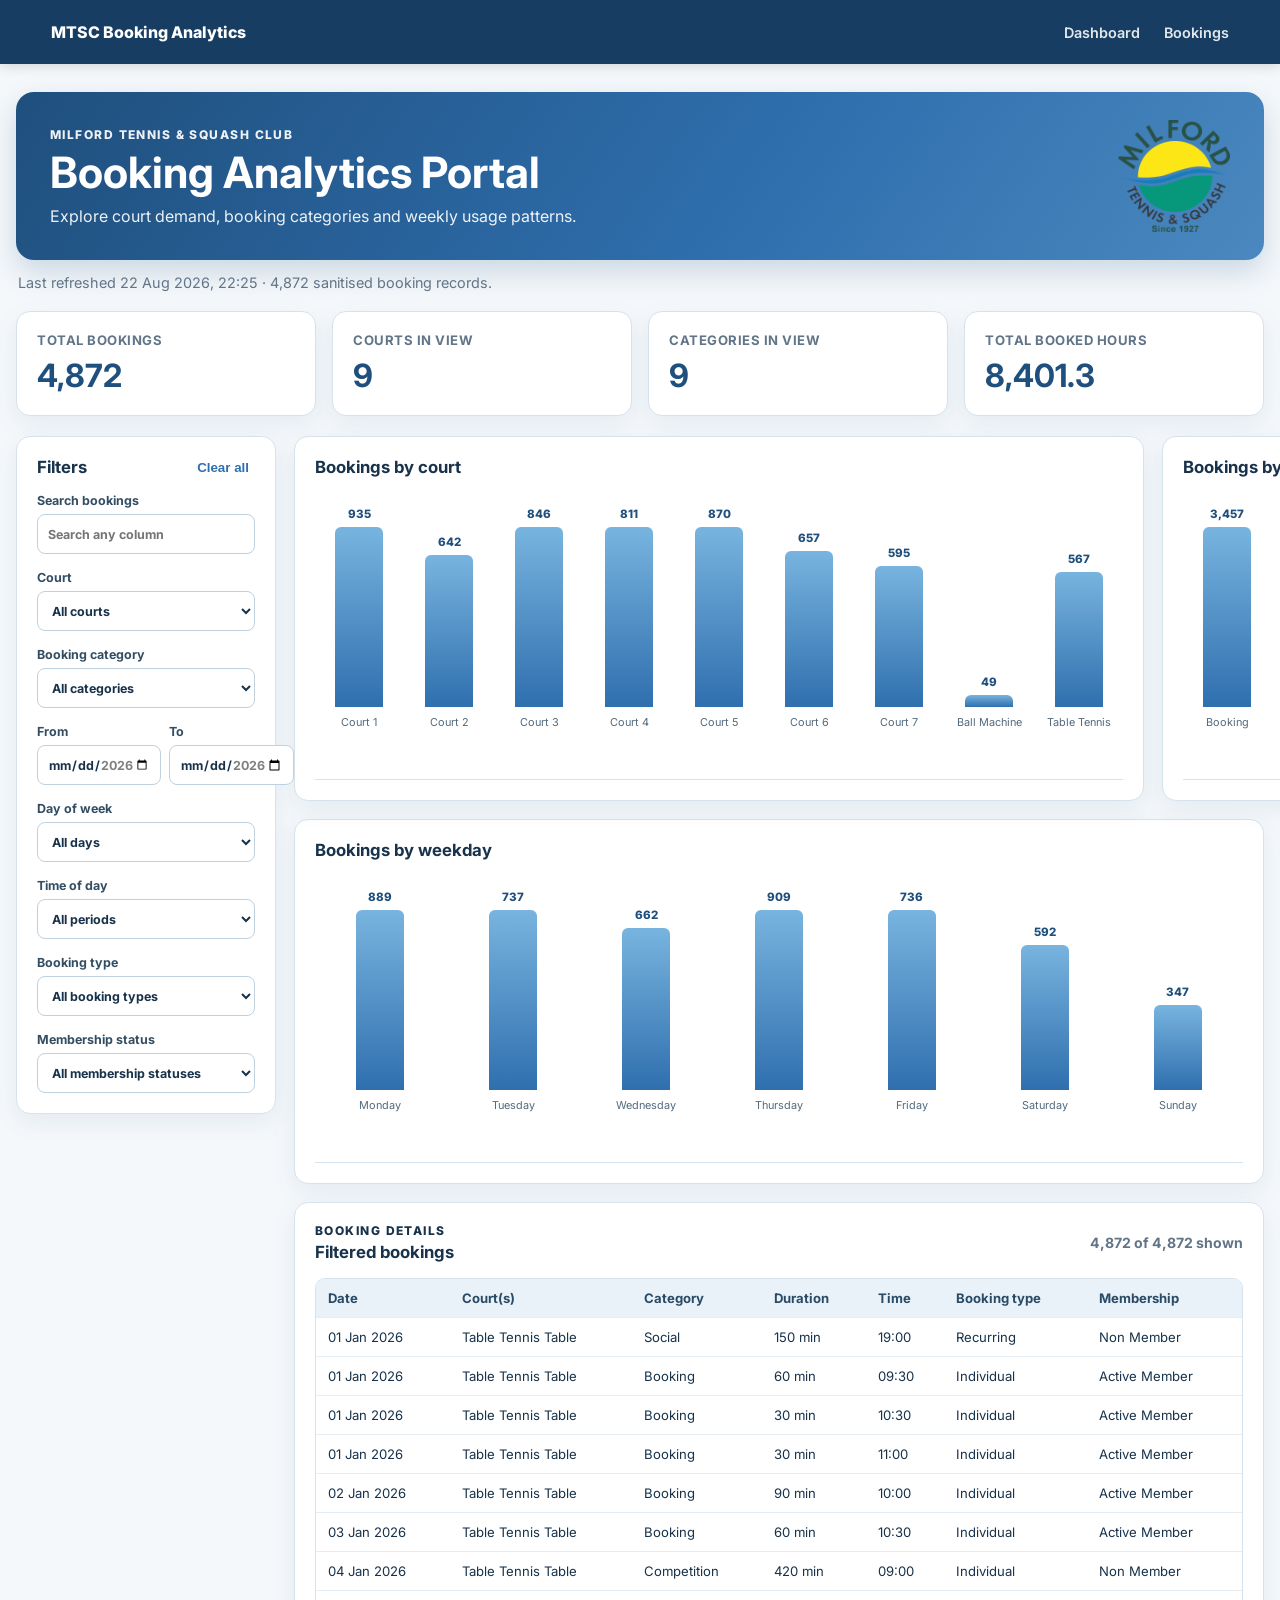
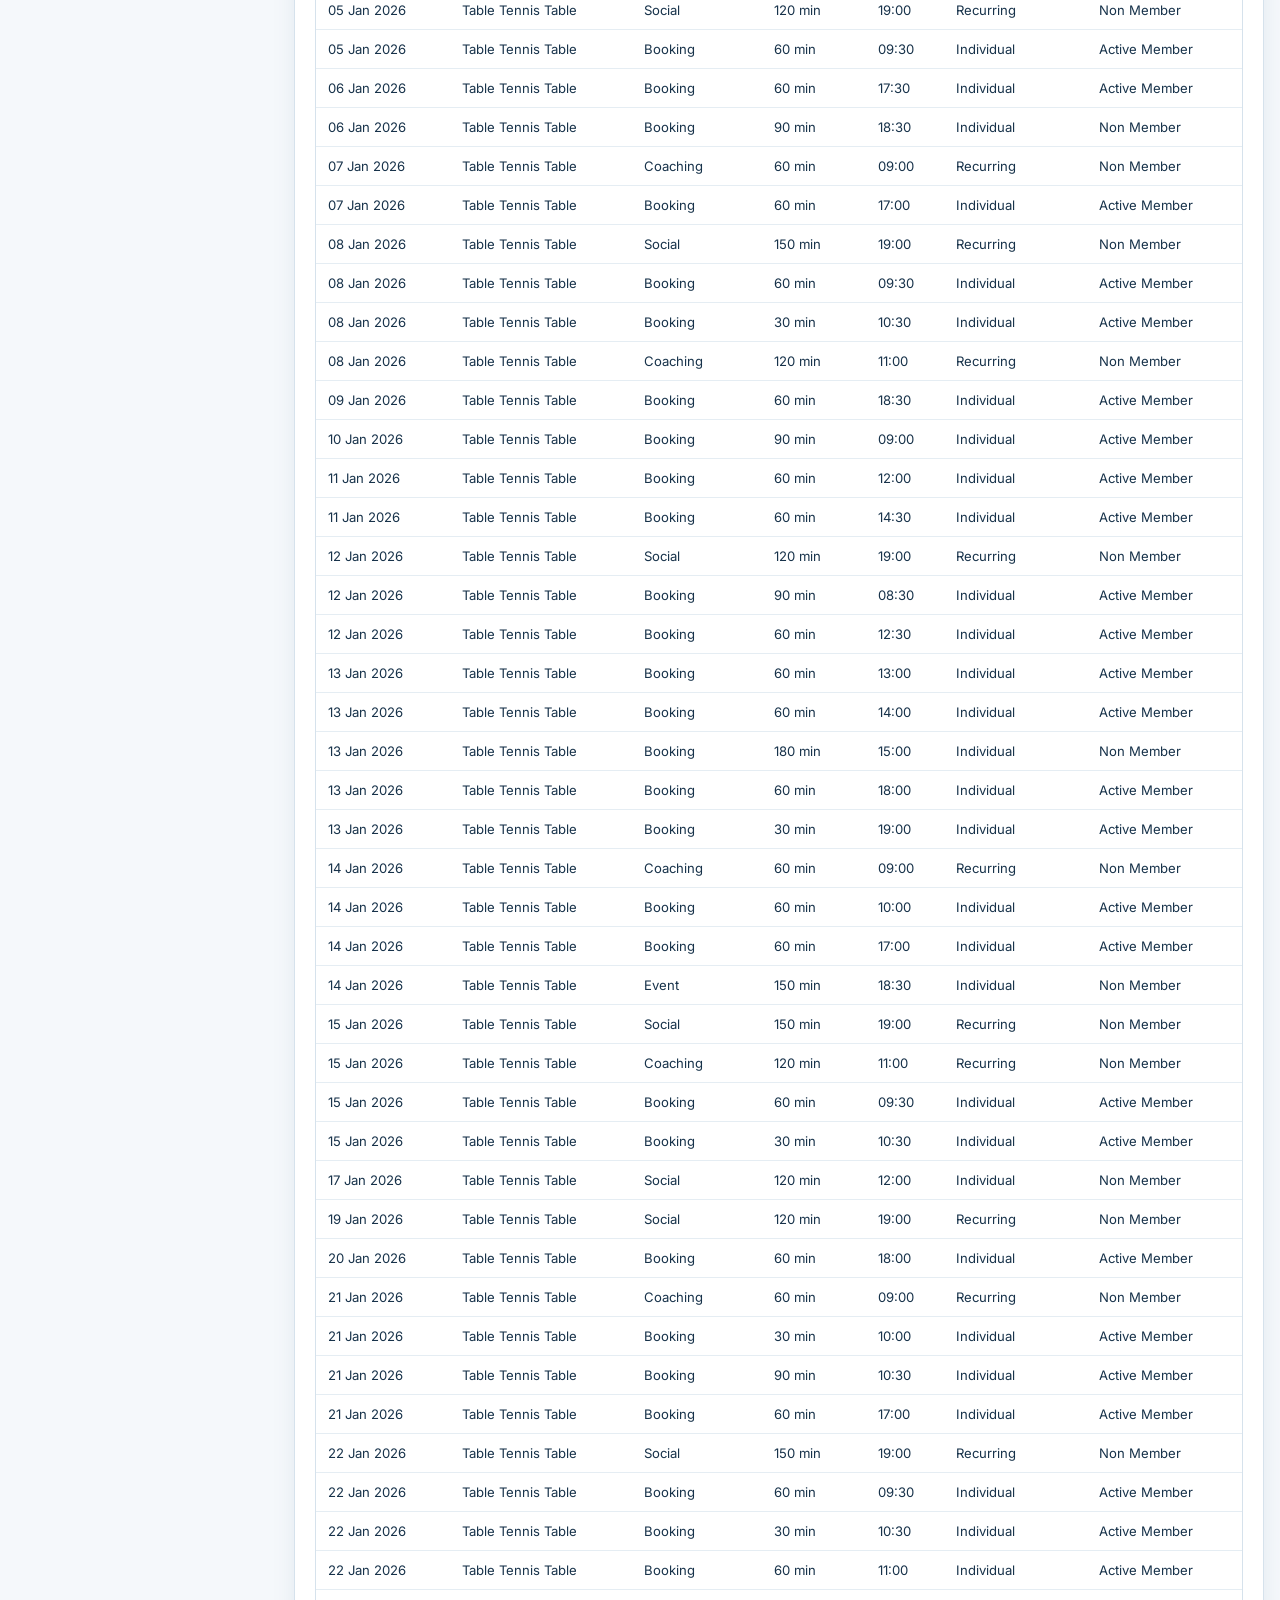
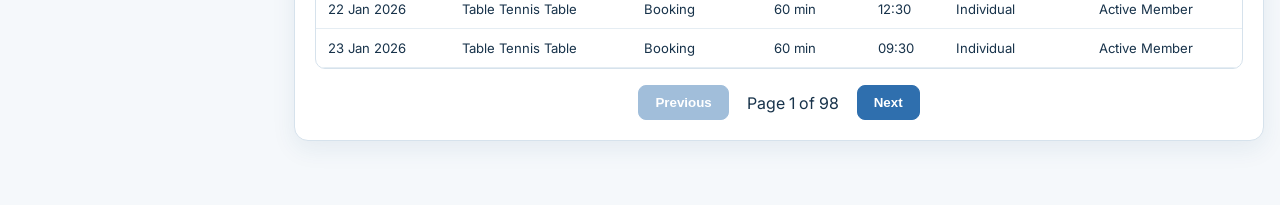
==== index.html @ e990d4f8 "renove streamlit" ====
<!doctype html>
<html lang="en">
<head>
  <meta charset="utf-8">
  <meta name="viewport" content="width=device-width, initial-scale=1">
  <title>MTSC Booking Analytics Portal</title>
  <link rel="preconnect" href="https://fonts.googleapis.com">
  <link rel="preconnect" href="https://fonts.gstatic.com" crossorigin>
  <link href="https://fonts.googleapis.com/css2?family=Inter:wght@400;500;600;700;800&display=swap" rel="stylesheet">
  <link rel="stylesheet" href="styles.css?v=1">
  <script defer src="app.js?v=1"></script>
</head>
<body>
  <header class="app-header">
    <a class="brand" href="#dashboard">MTSC Booking Analytics</a>
    <nav><a href="#dashboard">Dashboard</a><a href="#bookings">Bookings</a></nav>
  </header>

  <main id="dashboard">
    <section class="hero">
      <div>
        <p class="eyebrow">Milford Tennis &amp; Squash Club</p>
        <h1>Booking Analytics Portal</h1>
        <p>Explore court demand, booking categories and weekly usage patterns.</p>
      </div>
      <img src="assets/milfordlogo.png" alt="Milford Tennis and Squash Club">
    </section>

    <p class="status" id="status" aria-live="polite">Loading booking data…</p>

    <section class="kpi-grid" aria-label="Booking summary">
      <article class="card kpi"><span>Total bookings</span><strong id="totalBookings">0</strong></article>
      <article class="card kpi"><span>Courts in view</span><strong id="courtCount">0</strong></article>
      <article class="card kpi"><span>Categories in view</span><strong id="categoryCount">0</strong></article>
      <article class="card kpi"><span>Total booked hours</span><strong id="bookedHours">0</strong></article>
    </section>

    <section class="portal-layout">
      <aside class="card filters" aria-label="Booking filters">
        <div class="filter-title-row"><h2>Filters</h2><button class="text-button" id="clearFilters" type="button">Clear all</button></div>
        <label>Search bookings<input id="searchInput" type="search" placeholder="Search any column"></label>
        <label>Court<select id="courtFilter"><option value="">All courts</option></select></label>
        <label>Booking category<select id="categoryFilter"><option value="">All categories</option></select></label>
        <div class="date-pair">
          <label>From<input id="startDate" type="date"></label>
          <label>To<input id="endDate" type="date"></label>
        </div>
        <label>Day of week<select id="weekdayFilter"><option value="">All days</option></select></label>
        <label>Time of day<select id="periodFilter"><option value="">All periods</option><option>Morning</option><option>Afternoon</option><option>Evening</option></select></label>
        <label>Booking type<select id="typeFilter"><option value="">All booking types</option></select></label>
        <label>Membership status<select id="membershipFilter"><option value="">All membership statuses</option></select></label>
      </aside>

      <div class="dashboard-content">
        <section class="chart-grid">
          <article class="card chart-card"><h2>Bookings by court</h2><div class="bar-chart" id="courtChart"></div></article>
          <article class="card chart-card"><h2>Bookings by category</h2><div class="bar-chart" id="categoryChart"></div></article>
        </section>
        <article class="card chart-card weekday-card"><h2>Bookings by weekday</h2><div class="bar-chart" id="weekdayChart"></div></article>

        <section class="card bookings-panel" id="bookings">
          <div class="section-head"><div><p class="eyebrow">Booking details</p><h2>Filtered bookings</h2></div><span id="shownCount">0 shown</span></div>
          <div class="table-wrap">
            <table>
              <thead><tr><th>Date</th><th>Court(s)</th><th>Category</th><th>Duration</th><th>Time</th><th>Booking type</th><th>Membership</th></tr></thead>
              <tbody id="bookingRows"></tbody>
            </table>
          </div>
          <div class="pagination"><button id="previousPage" type="button">Previous</button><span id="pageStatus"></span><button id="nextPage" type="button">Next</button></div>
        </section>
      </div>
    </section>
  </main>
</body>
</html>
---- styles.css ----
:root{--blue:#2f6fae;--blue-dark:#1f4f7d;--blue-soft:#eaf2f9;--ink:#17324a;--muted:#617587;--border:#d6e2ec;--surface:#fff;--bg:#f5f8fb;--shadow:0 8px 24px rgba(28,73,109,.08)}
*{box-sizing:border-box}html{scroll-behavior:smooth}body{margin:0;background:var(--bg);color:var(--ink);font-family:Inter,system-ui,sans-serif}.app-header{position:sticky;top:0;z-index:10;display:flex;align-items:center;justify-content:space-between;min-height:64px;padding:0 clamp(18px,4vw,60px);background:#173e62;color:#fff;box-shadow:0 2px 12px rgba(0,0,0,.15)}.brand,.app-header a{color:#fff;text-decoration:none;font-weight:800}.app-header nav{display:flex;gap:24px}.app-header nav a{font-size:.9rem;font-weight:600;opacity:.88}main{width:min(1480px,calc(100% - 32px));margin:28px auto 64px}.hero{display:flex;align-items:center;justify-content:space-between;gap:24px;padding:28px 34px;border-radius:18px;background:linear-gradient(125deg,#1f4f7d,#2f6fae 60%,#4b88bf);color:#fff;box-shadow:0 12px 30px rgba(31,79,125,.2)}.hero h1{margin:4px 0 8px;font-size:clamp(1.8rem,4vw,2.7rem)}.hero p{margin:0;opacity:.92}.hero img{width:112px;max-height:112px;object-fit:contain}.eyebrow{margin:0;text-transform:uppercase;letter-spacing:.12em;font-size:.75rem;font-weight:800}.status{margin:14px 2px;color:var(--muted);font-size:.9rem}.card{background:var(--surface);border:1px solid var(--border);border-radius:14px;box-shadow:var(--shadow)}.kpi-grid{display:grid;grid-template-columns:repeat(4,1fr);gap:16px;margin:20px 0}.kpi{padding:20px}.kpi span{display:block;color:var(--muted);font-size:.82rem;font-weight:700;text-transform:uppercase;letter-spacing:.04em}.kpi strong{display:block;margin-top:8px;color:var(--blue-dark);font-size:2rem}.portal-layout{display:grid;grid-template-columns:260px minmax(0,1fr);gap:18px;align-items:start}.filters{position:sticky;top:82px;padding:20px}.filter-title-row,.section-head{display:flex;justify-content:space-between;align-items:center;gap:12px}.filters h2,.chart-card h2,.bookings-panel h2,.publisher-card h2{margin:0;font-size:1.05rem}.filters label{display:block;margin-top:16px;color:#334e63;font-size:.78rem;font-weight:700}.filters input,.filters select{display:block;width:100%;height:40px;margin-top:6px;padding:0 10px;border:1px solid #bfd0de;border-radius:8px;background:#fff;color:var(--ink);font:inherit}.date-pair{display:grid;grid-template-columns:1fr 1fr;gap:8px}.text-button{border:0;background:none;color:var(--blue);font-weight:700;cursor:pointer}.dashboard-content{min-width:0}.chart-grid{display:grid;grid-template-columns:1fr 1fr;gap:18px}.chart-card{min-height:360px;padding:20px}.weekday-card{margin-top:18px}.bar-chart{display:flex;align-items:flex-end;gap:10px;height:285px;margin-top:18px;padding:12px 4px 50px;border-bottom:1px solid var(--border);overflow-x:auto}.bar-item{display:flex;flex:1 0 46px;min-width:46px;height:100%;flex-direction:column;justify-content:flex-end;align-items:center}.bar-value{margin-bottom:6px;color:var(--blue-dark);font-size:.72rem;font-weight:800}.bar{width:min(48px,80%);min-height:2px;border-radius:6px 6px 0 0;background:linear-gradient(#78b4df,#2f6fae)}.bar-label{width:80px;margin-top:8px;color:#526a7d;font-size:.68rem;text-align:center;overflow-wrap:anywhere}.empty-chart{margin:auto;color:var(--muted)}.bookings-panel{margin-top:18px;padding:20px}.section-head h2{margin-top:4px}.section-head>span{color:var(--muted);font-size:.88rem;font-weight:700}.table-wrap{margin-top:16px;overflow:auto;border:1px solid var(--border);border-radius:10px}table{width:100%;border-collapse:collapse;font-size:.82rem}th{position:sticky;top:0;background:var(--blue-soft);color:#294b66;text-align:left}th,td{padding:11px 12px;border-bottom:1px solid #e5edf3;white-space:nowrap}tbody tr:hover{background:#f5f9fc}.pagination{display:flex;align-items:center;justify-content:center;gap:18px;margin-top:16px}.pagination button,.primary-button{padding:9px 16px;border:1px solid var(--blue);border-radius:8px;background:var(--blue);color:#fff;font-weight:700;cursor:pointer}.pagination button:disabled,.primary-button:disabled{opacity:.45;cursor:not-allowed}.publisher-main{max-width:900px}.compact-hero{padding:22px 28px}.compact-hero img{width:90px}.publisher-card{margin-top:20px;padding:28px}.publisher-card h2:not(:first-child){margin-top:30px}.file-drop{display:flex;flex-direction:column;gap:10px;margin-top:16px;padding:28px;border:2px dashed #a8c4d9;border-radius:12px;background:var(--blue-soft);font-weight:700}.publisher-summary{margin:16px 0;padding:14px;border-radius:9px;background:#edf8f0;color:#24573a}.muted{color:var(--muted);font-size:.88rem}code{padding:2px 5px;border-radius:4px;background:#e8eef3}@media(max-width:1000px){.kpi-grid{grid-template-columns:repeat(2,1fr)}.portal-layout{grid-template-columns:1fr}.filters{position:static}.chart-grid{grid-template-columns:1fr}}@media(max-width:600px){main{width:min(100% - 20px,1480px);margin-top:14px}.app-header{padding:0 14px}.app-header nav{gap:12px}.hero{padding:22px}.hero img{width:78px}.kpi-grid{grid-template-columns:1fr 1fr;gap:10px}.kpi{padding:15px}.kpi strong{font-size:1.55rem}.chart-card{padding:14px}.date-pair{grid-template-columns:1fr}.app-header nav a:first-child{display:none}}
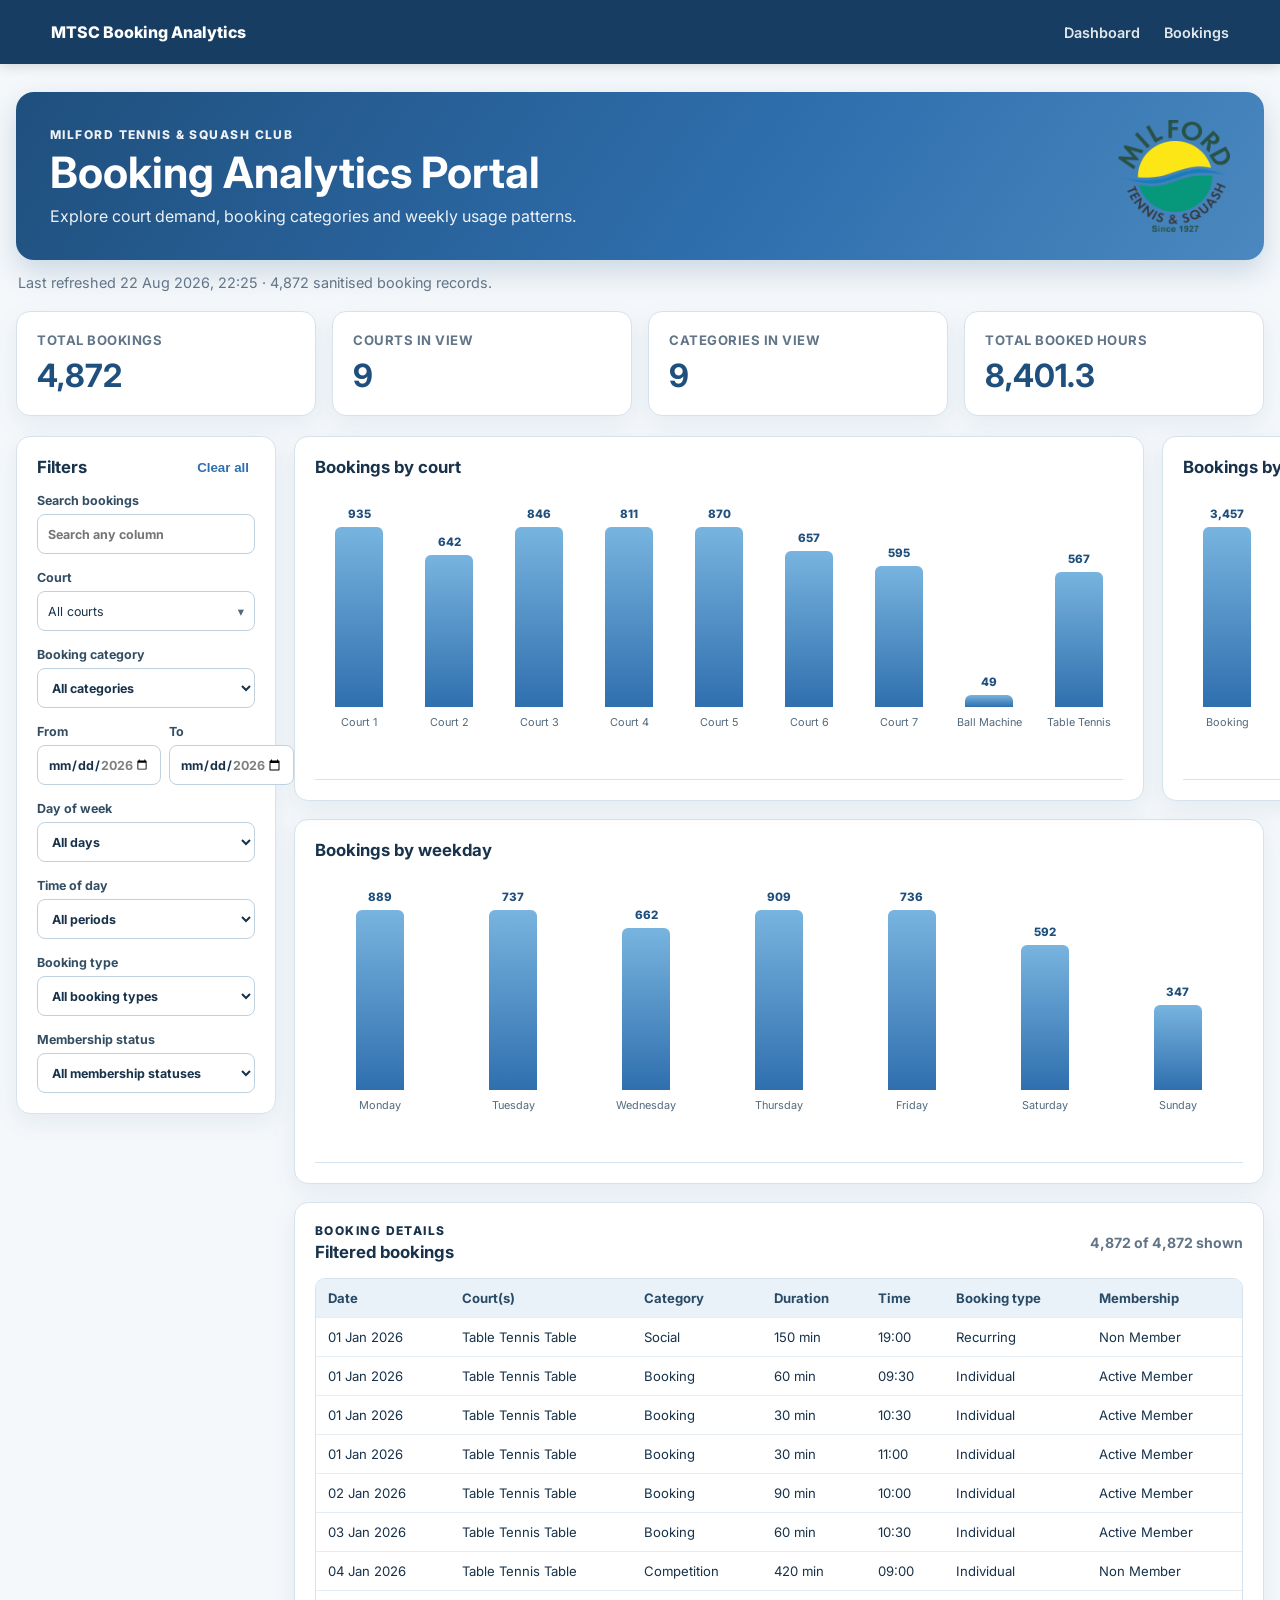
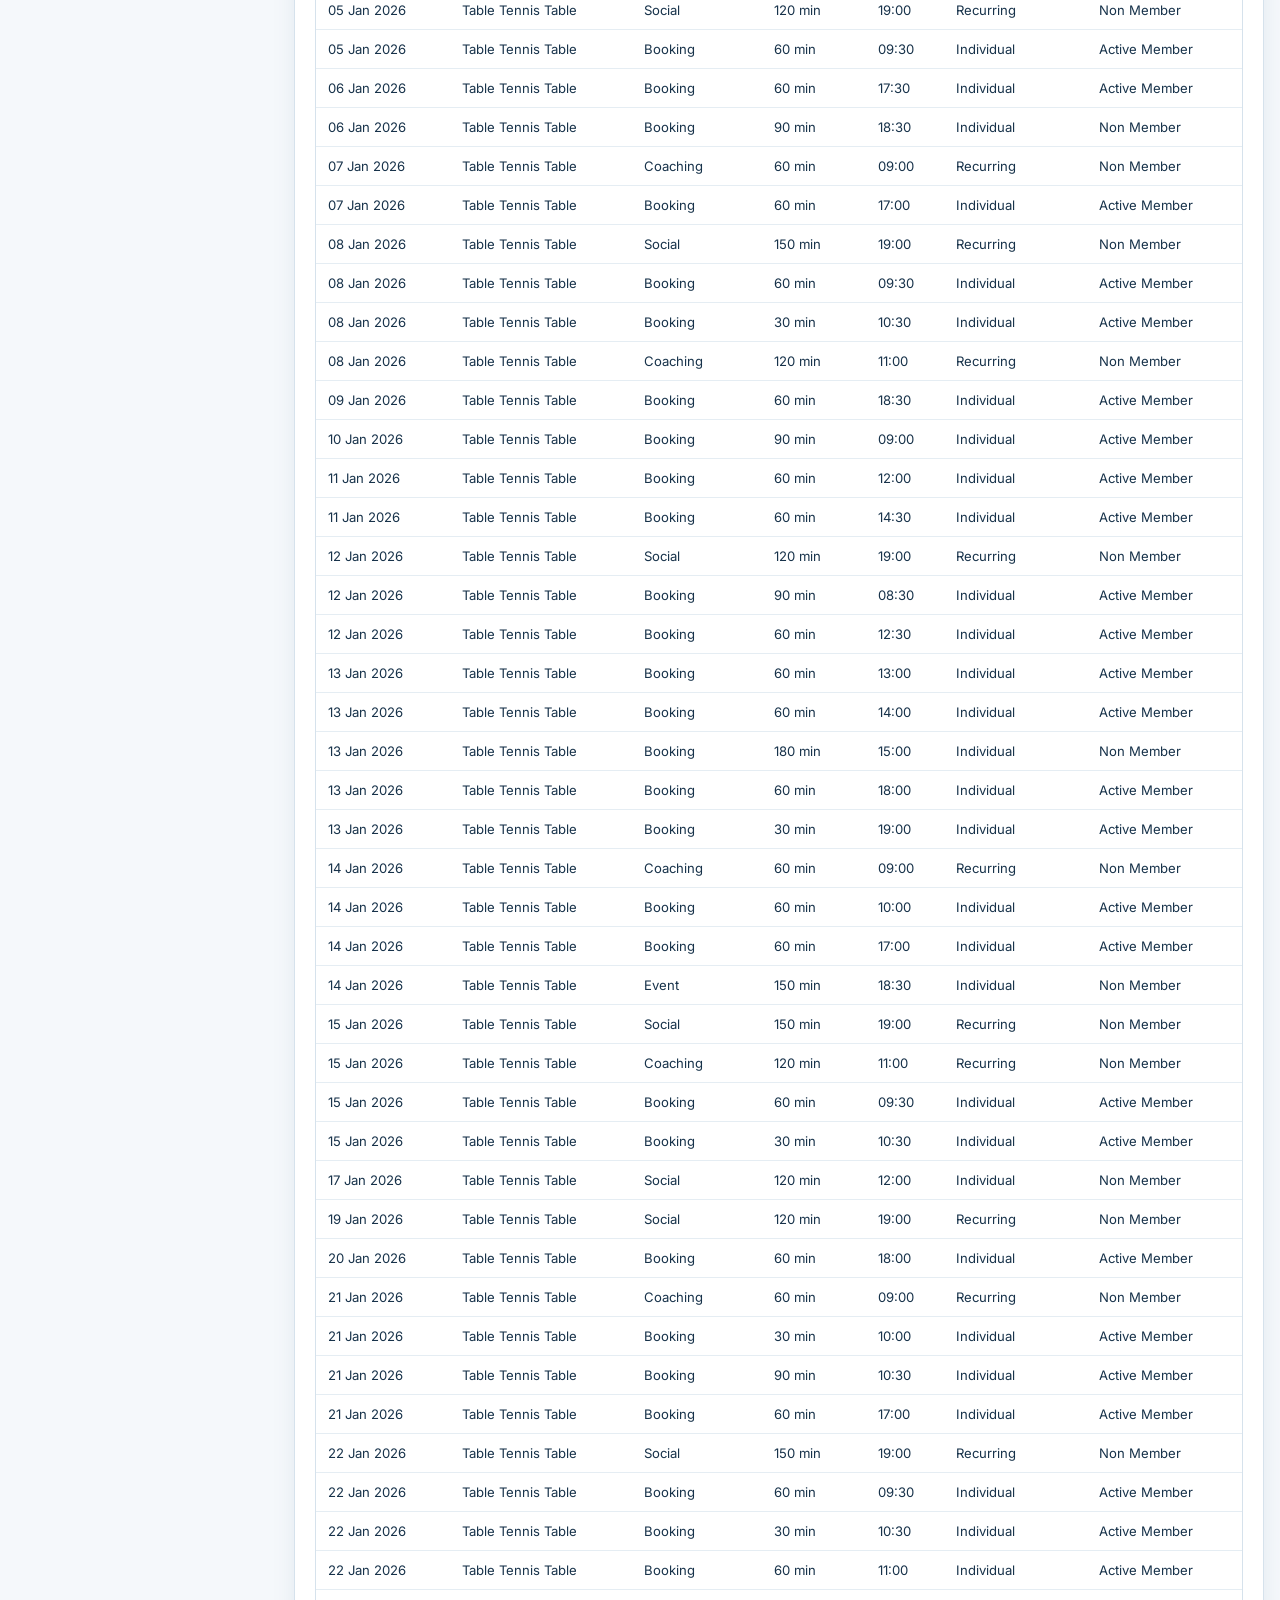
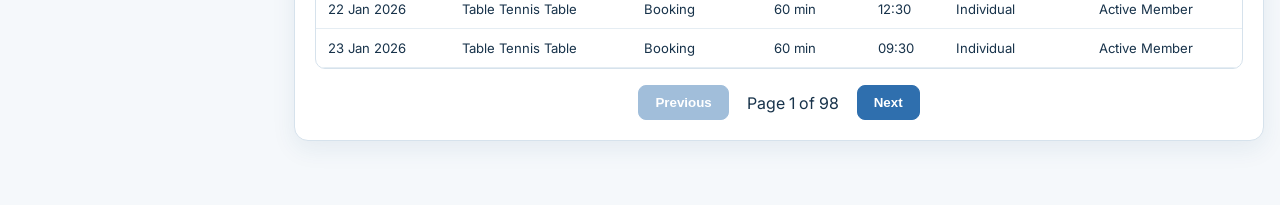
==== commit d6569076: "dropp down filter added for courts" ====
--- a/index.html
+++ b/index.html
@@ -8,7 +8,7 @@
   <link rel="preconnect" href="https://fonts.gstatic.com" crossorigin>
   <link href="https://fonts.googleapis.com/css2?family=Inter:wght@400;500;600;700;800&display=swap" rel="stylesheet">
   <link rel="stylesheet" href="styles.css?v=1">
-  <script defer src="app.js?v=1"></script>
+  <script defer src="app.js?v=2"></script>
 </head>
 <body>
   <header class="app-header">
@@ -39,7 +39,13 @@
       <aside class="card filters" aria-label="Booking filters">
         <div class="filter-title-row"><h2>Filters</h2><button class="text-button" id="clearFilters" type="button">Clear all</button></div>
         <label>Search bookings<input id="searchInput" type="search" placeholder="Search any column"></label>
-        <label>Court<select id="courtFilter"><option value="">All courts</option></select></label>
+        <div class="court-filter">
+          <span class="filter-label">Court</span>
+          <details class="multi-select" id="courtMenu">
+            <summary id="courtSummary">All courts</summary>
+            <div class="multi-select-options" id="courtOptions"></div>
+          </details>
+        </div>
         <label>Booking category<select id="categoryFilter"><option value="">All categories</option></select></label>
         <div class="date-pair">
           <label>From<input id="startDate" type="date"></label>
--- a/styles.css
+++ b/styles.css
@@ -1,2 +1,3 @@
 :root{--blue:#2f6fae;--blue-dark:#1f4f7d;--blue-soft:#eaf2f9;--ink:#17324a;--muted:#617587;--border:#d6e2ec;--surface:#fff;--bg:#f5f8fb;--shadow:0 8px 24px rgba(28,73,109,.08)}
+.court-filter{margin-top:16px}.filter-label{display:block;color:#334e63;font-size:.78rem;font-weight:700}.multi-select{position:relative;margin-top:6px}.multi-select summary{display:flex;align-items:center;justify-content:space-between;width:100%;height:40px;padding:0 10px;border:1px solid #bfd0de;border-radius:8px;background:#fff;color:var(--ink);font-size:.78rem;font-weight:400;cursor:pointer;list-style:none}.multi-select summary::-webkit-details-marker{display:none}.multi-select summary::after{content:"▾";color:#526a7d}.multi-select[open] summary::after{content:"▴"}.multi-select-options{position:absolute;z-index:20;top:44px;left:0;width:100%;max-height:280px;padding:7px;border:1px solid #bfd0de;border-radius:8px;background:#fff;box-shadow:0 10px 24px rgba(31,79,125,.18);overflow-y:auto}.multi-select-options label{display:flex;align-items:center;gap:8px;margin:0;padding:8px 7px;border-radius:6px;font-size:.78rem;font-weight:500;cursor:pointer}.multi-select-options label:hover{background:var(--blue-soft)}.multi-select-options input{display:inline-block;width:16px;height:16px;margin:0;padding:0}
 *{box-sizing:border-box}html{scroll-behavior:smooth}body{margin:0;background:var(--bg);color:var(--ink);font-family:Inter,system-ui,sans-serif}.app-header{position:sticky;top:0;z-index:10;display:flex;align-items:center;justify-content:space-between;min-height:64px;padding:0 clamp(18px,4vw,60px);background:#173e62;color:#fff;box-shadow:0 2px 12px rgba(0,0,0,.15)}.brand,.app-header a{color:#fff;text-decoration:none;font-weight:800}.app-header nav{display:flex;gap:24px}.app-header nav a{font-size:.9rem;font-weight:600;opacity:.88}main{width:min(1480px,calc(100% - 32px));margin:28px auto 64px}.hero{display:flex;align-items:center;justify-content:space-between;gap:24px;padding:28px 34px;border-radius:18px;background:linear-gradient(125deg,#1f4f7d,#2f6fae 60%,#4b88bf);color:#fff;box-shadow:0 12px 30px rgba(31,79,125,.2)}.hero h1{margin:4px 0 8px;font-size:clamp(1.8rem,4vw,2.7rem)}.hero p{margin:0;opacity:.92}.hero img{width:112px;max-height:112px;object-fit:contain}.eyebrow{margin:0;text-transform:uppercase;letter-spacing:.12em;font-size:.75rem;font-weight:800}.status{margin:14px 2px;color:var(--muted);font-size:.9rem}.card{background:var(--surface);border:1px solid var(--border);border-radius:14px;box-shadow:var(--shadow)}.kpi-grid{display:grid;grid-template-columns:repeat(4,1fr);gap:16px;margin:20px 0}.kpi{padding:20px}.kpi span{display:block;color:var(--muted);font-size:.82rem;font-weight:700;text-transform:uppercase;letter-spacing:.04em}.kpi strong{display:block;margin-top:8px;color:var(--blue-dark);font-size:2rem}.portal-layout{display:grid;grid-template-columns:260px minmax(0,1fr);gap:18px;align-items:start}.filters{position:sticky;top:82px;padding:20px}.filter-title-row,.section-head{display:flex;justify-content:space-between;align-items:center;gap:12px}.filters h2,.chart-card h2,.bookings-panel h2,.publisher-card h2{margin:0;font-size:1.05rem}.filters label{display:block;margin-top:16px;color:#334e63;font-size:.78rem;font-weight:700}.filters input,.filters select{display:block;width:100%;height:40px;margin-top:6px;padding:0 10px;border:1px solid #bfd0de;border-radius:8px;background:#fff;color:var(--ink);font:inherit}.date-pair{display:grid;grid-template-columns:1fr 1fr;gap:8px}.text-button{border:0;background:none;color:var(--blue);font-weight:700;cursor:pointer}.dashboard-content{min-width:0}.chart-grid{display:grid;grid-template-columns:1fr 1fr;gap:18px}.chart-card{min-height:360px;padding:20px}.weekday-card{margin-top:18px}.bar-chart{display:flex;align-items:flex-end;gap:10px;height:285px;margin-top:18px;padding:12px 4px 50px;border-bottom:1px solid var(--border);overflow-x:auto}.bar-item{display:flex;flex:1 0 46px;min-width:46px;height:100%;flex-direction:column;justify-content:flex-end;align-items:center}.bar-value{margin-bottom:6px;color:var(--blue-dark);font-size:.72rem;font-weight:800}.bar{width:min(48px,80%);min-height:2px;border-radius:6px 6px 0 0;background:linear-gradient(#78b4df,#2f6fae)}.bar-label{width:80px;margin-top:8px;color:#526a7d;font-size:.68rem;text-align:center;overflow-wrap:anywhere}.empty-chart{margin:auto;color:var(--muted)}.bookings-panel{margin-top:18px;padding:20px}.section-head h2{margin-top:4px}.section-head>span{color:var(--muted);font-size:.88rem;font-weight:700}.table-wrap{margin-top:16px;overflow:auto;border:1px solid var(--border);border-radius:10px}table{width:100%;border-collapse:collapse;font-size:.82rem}th{position:sticky;top:0;background:var(--blue-soft);color:#294b66;text-align:left}th,td{padding:11px 12px;border-bottom:1px solid #e5edf3;white-space:nowrap}tbody tr:hover{background:#f5f9fc}.pagination{display:flex;align-items:center;justify-content:center;gap:18px;margin-top:16px}.pagination button,.primary-button{padding:9px 16px;border:1px solid var(--blue);border-radius:8px;background:var(--blue);color:#fff;font-weight:700;cursor:pointer}.pagination button:disabled,.primary-button:disabled{opacity:.45;cursor:not-allowed}.publisher-main{max-width:900px}.compact-hero{padding:22px 28px}.compact-hero img{width:90px}.publisher-card{margin-top:20px;padding:28px}.publisher-card h2:not(:first-child){margin-top:30px}.file-drop{display:flex;flex-direction:column;gap:10px;margin-top:16px;padding:28px;border:2px dashed #a8c4d9;border-radius:12px;background:var(--blue-soft);font-weight:700}.publisher-summary{margin:16px 0;padding:14px;border-radius:9px;background:#edf8f0;color:#24573a}.muted{color:var(--muted);font-size:.88rem}code{padding:2px 5px;border-radius:4px;background:#e8eef3}@media(max-width:1000px){.kpi-grid{grid-template-columns:repeat(2,1fr)}.portal-layout{grid-template-columns:1fr}.filters{position:static}.chart-grid{grid-template-columns:1fr}}@media(max-width:600px){main{width:min(100% - 20px,1480px);margin-top:14px}.app-header{padding:0 14px}.app-header nav{gap:12px}.hero{padding:22px}.hero img{width:78px}.kpi-grid{grid-template-columns:1fr 1fr;gap:10px}.kpi{padding:15px}.kpi strong{font-size:1.55rem}.chart-card{padding:14px}.date-pair{grid-template-columns:1fr}.app-header nav a:first-child{display:none}}
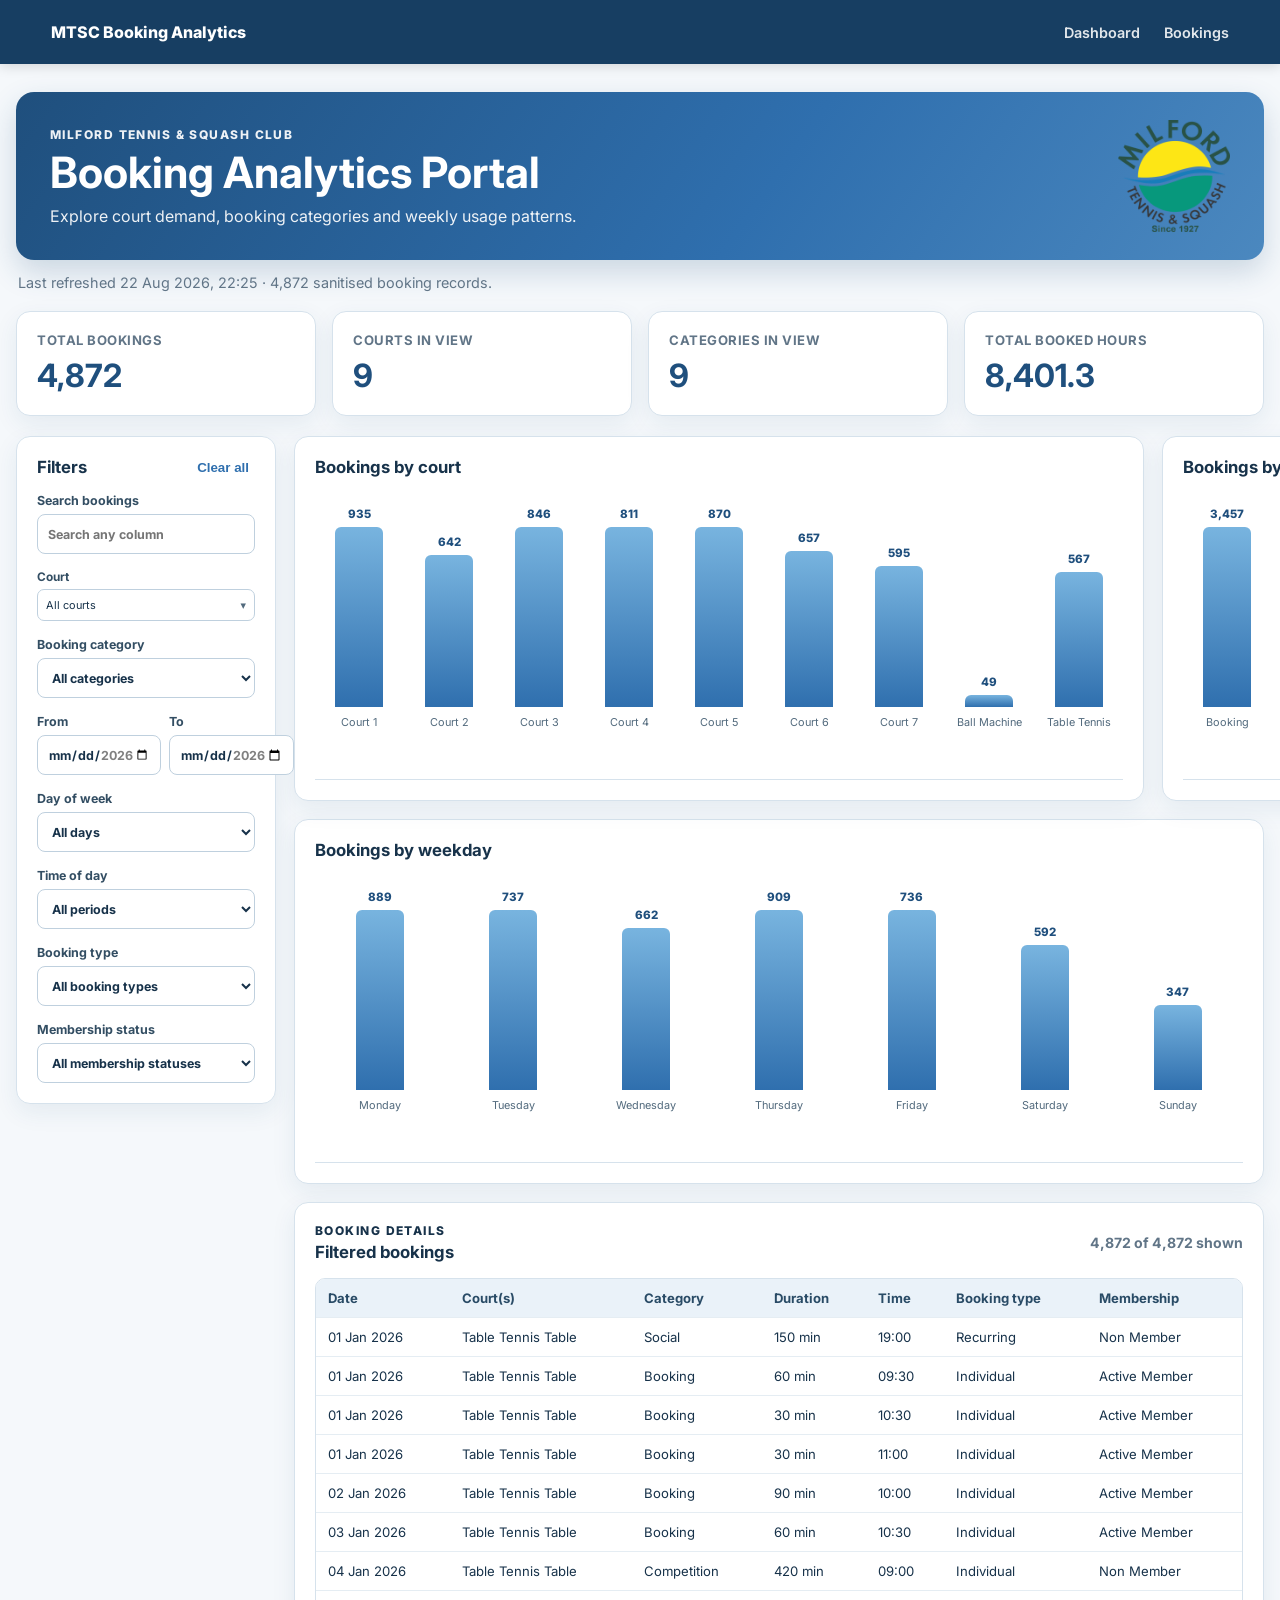
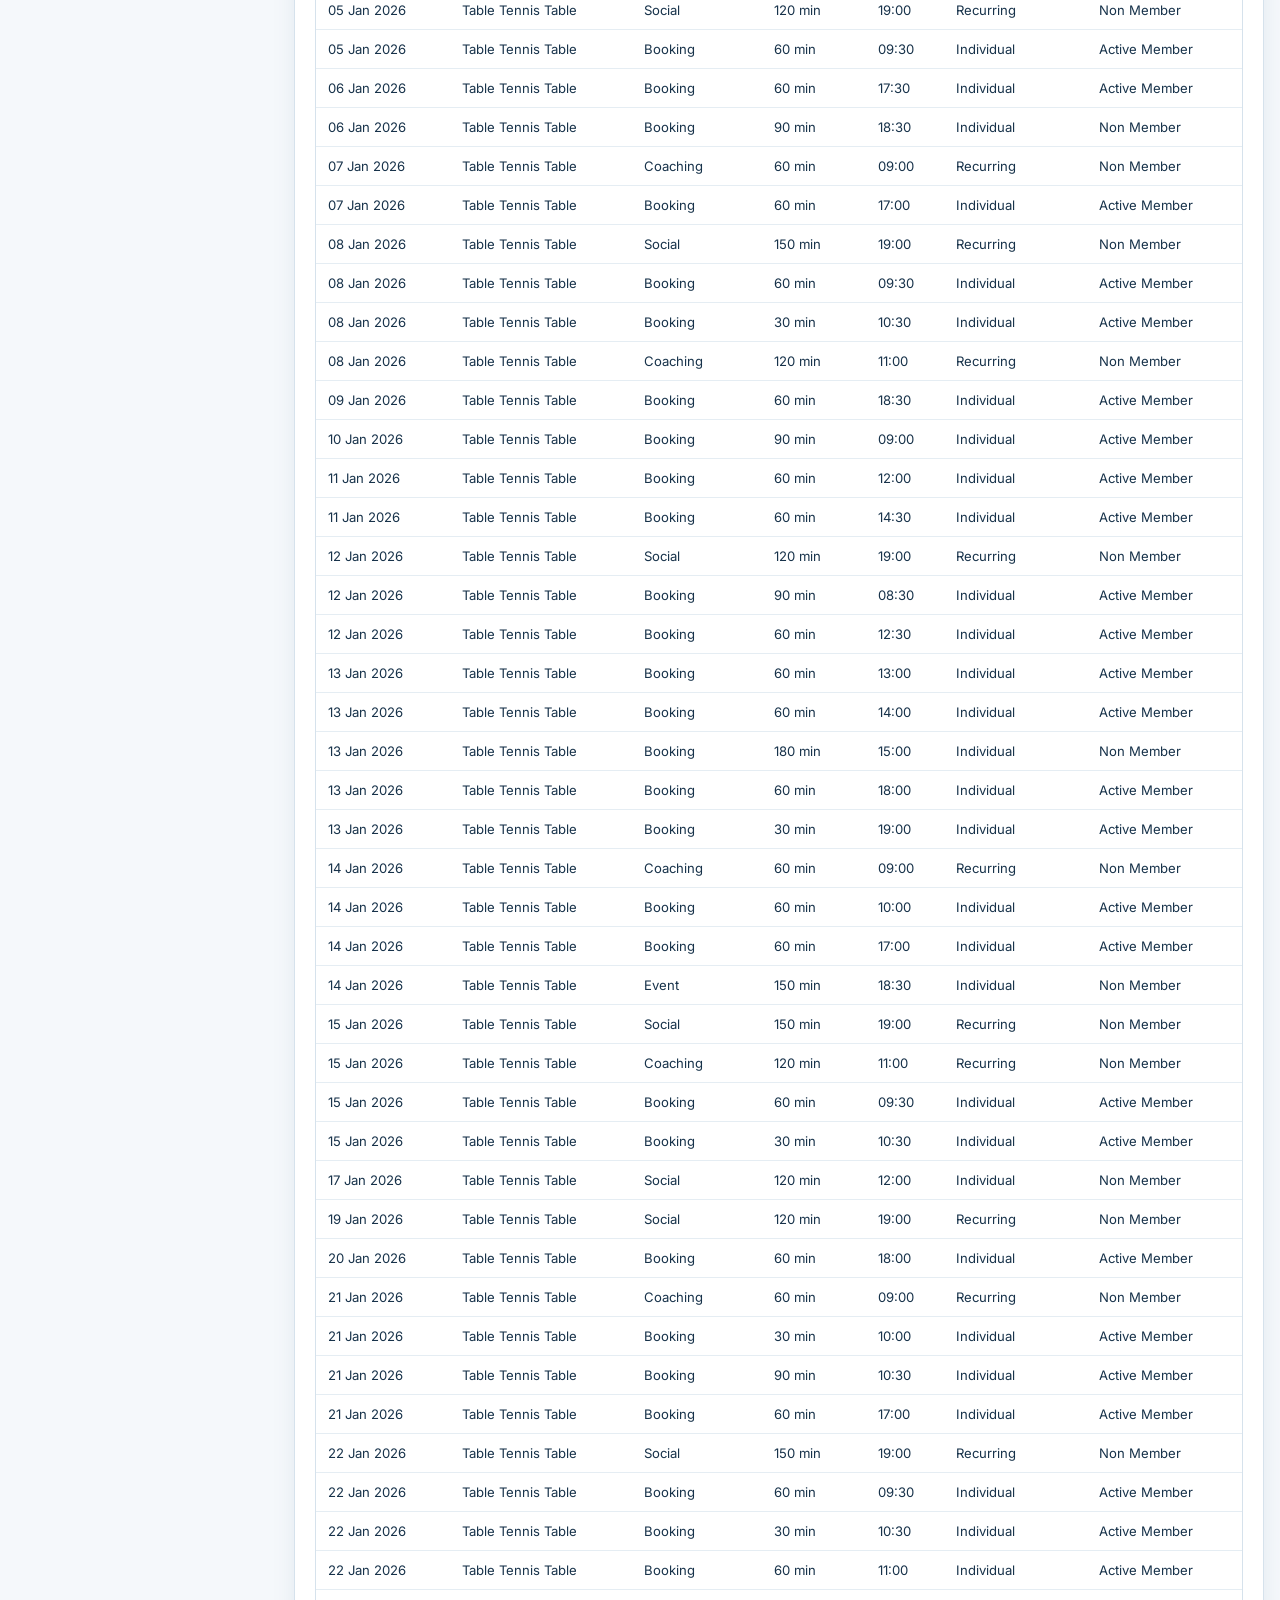
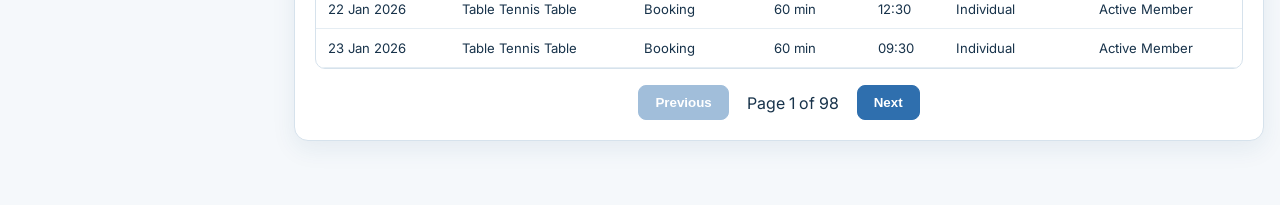
==== commit 6d96b8e8: "smaller font for drop down" ====
--- a/index.html
+++ b/index.html
@@ -7,7 +7,7 @@
   <link rel="preconnect" href="https://fonts.googleapis.com">
   <link rel="preconnect" href="https://fonts.gstatic.com" crossorigin>
   <link href="https://fonts.googleapis.com/css2?family=Inter:wght@400;500;600;700;800&display=swap" rel="stylesheet">
-  <link rel="stylesheet" href="styles.css?v=1">
+  <link rel="stylesheet" href="styles.css?v=2">
   <script defer src="app.js?v=2"></script>
 </head>
 <body>
--- a/styles.css
+++ b/styles.css
@@ -1,3 +1,3 @@
 :root{--blue:#2f6fae;--blue-dark:#1f4f7d;--blue-soft:#eaf2f9;--ink:#17324a;--muted:#617587;--border:#d6e2ec;--surface:#fff;--bg:#f5f8fb;--shadow:0 8px 24px rgba(28,73,109,.08)}
-.court-filter{margin-top:16px}.filter-label{display:block;color:#334e63;font-size:.78rem;font-weight:700}.multi-select{position:relative;margin-top:6px}.multi-select summary{display:flex;align-items:center;justify-content:space-between;width:100%;height:40px;padding:0 10px;border:1px solid #bfd0de;border-radius:8px;background:#fff;color:var(--ink);font-size:.78rem;font-weight:400;cursor:pointer;list-style:none}.multi-select summary::-webkit-details-marker{display:none}.multi-select summary::after{content:"▾";color:#526a7d}.multi-select[open] summary::after{content:"▴"}.multi-select-options{position:absolute;z-index:20;top:44px;left:0;width:100%;max-height:280px;padding:7px;border:1px solid #bfd0de;border-radius:8px;background:#fff;box-shadow:0 10px 24px rgba(31,79,125,.18);overflow-y:auto}.multi-select-options label{display:flex;align-items:center;gap:8px;margin:0;padding:8px 7px;border-radius:6px;font-size:.78rem;font-weight:500;cursor:pointer}.multi-select-options label:hover{background:var(--blue-soft)}.multi-select-options input{display:inline-block;width:16px;height:16px;margin:0;padding:0}
+.court-filter{margin-top:16px}.filter-label{display:block;color:#334e63;font-size:.74rem;font-weight:700}.multi-select{position:relative;margin-top:5px}.multi-select summary{display:flex;align-items:center;justify-content:space-between;width:100%;height:32px;padding:0 8px;border:1px solid #bfd0de;border-radius:7px;background:#fff;color:var(--ink);font-size:.68rem;font-weight:400;cursor:pointer;list-style:none}.multi-select summary::-webkit-details-marker{display:none}.multi-select summary::after{content:"▾";color:#526a7d}.multi-select[open] summary::after{content:"▴"}.multi-select-options{position:absolute;z-index:20;top:36px;left:0;width:100%;max-height:220px;padding:5px;border:1px solid #bfd0de;border-radius:7px;background:#fff;box-shadow:0 10px 24px rgba(31,79,125,.18);overflow-y:auto}.multi-select-options label{display:flex;align-items:center;gap:6px;margin:0;padding:5px 6px;border-radius:5px;font-size:.68rem;font-weight:500;cursor:pointer}.multi-select-options label:hover{background:var(--blue-soft)}.multi-select-options input{display:inline-block;width:13px;height:13px;margin:0;padding:0}
 *{box-sizing:border-box}html{scroll-behavior:smooth}body{margin:0;background:var(--bg);color:var(--ink);font-family:Inter,system-ui,sans-serif}.app-header{position:sticky;top:0;z-index:10;display:flex;align-items:center;justify-content:space-between;min-height:64px;padding:0 clamp(18px,4vw,60px);background:#173e62;color:#fff;box-shadow:0 2px 12px rgba(0,0,0,.15)}.brand,.app-header a{color:#fff;text-decoration:none;font-weight:800}.app-header nav{display:flex;gap:24px}.app-header nav a{font-size:.9rem;font-weight:600;opacity:.88}main{width:min(1480px,calc(100% - 32px));margin:28px auto 64px}.hero{display:flex;align-items:center;justify-content:space-between;gap:24px;padding:28px 34px;border-radius:18px;background:linear-gradient(125deg,#1f4f7d,#2f6fae 60%,#4b88bf);color:#fff;box-shadow:0 12px 30px rgba(31,79,125,.2)}.hero h1{margin:4px 0 8px;font-size:clamp(1.8rem,4vw,2.7rem)}.hero p{margin:0;opacity:.92}.hero img{width:112px;max-height:112px;object-fit:contain}.eyebrow{margin:0;text-transform:uppercase;letter-spacing:.12em;font-size:.75rem;font-weight:800}.status{margin:14px 2px;color:var(--muted);font-size:.9rem}.card{background:var(--surface);border:1px solid var(--border);border-radius:14px;box-shadow:var(--shadow)}.kpi-grid{display:grid;grid-template-columns:repeat(4,1fr);gap:16px;margin:20px 0}.kpi{padding:20px}.kpi span{display:block;color:var(--muted);font-size:.82rem;font-weight:700;text-transform:uppercase;letter-spacing:.04em}.kpi strong{display:block;margin-top:8px;color:var(--blue-dark);font-size:2rem}.portal-layout{display:grid;grid-template-columns:260px minmax(0,1fr);gap:18px;align-items:start}.filters{position:sticky;top:82px;padding:20px}.filter-title-row,.section-head{display:flex;justify-content:space-between;align-items:center;gap:12px}.filters h2,.chart-card h2,.bookings-panel h2,.publisher-card h2{margin:0;font-size:1.05rem}.filters label{display:block;margin-top:16px;color:#334e63;font-size:.78rem;font-weight:700}.filters input,.filters select{display:block;width:100%;height:40px;margin-top:6px;padding:0 10px;border:1px solid #bfd0de;border-radius:8px;background:#fff;color:var(--ink);font:inherit}.date-pair{display:grid;grid-template-columns:1fr 1fr;gap:8px}.text-button{border:0;background:none;color:var(--blue);font-weight:700;cursor:pointer}.dashboard-content{min-width:0}.chart-grid{display:grid;grid-template-columns:1fr 1fr;gap:18px}.chart-card{min-height:360px;padding:20px}.weekday-card{margin-top:18px}.bar-chart{display:flex;align-items:flex-end;gap:10px;height:285px;margin-top:18px;padding:12px 4px 50px;border-bottom:1px solid var(--border);overflow-x:auto}.bar-item{display:flex;flex:1 0 46px;min-width:46px;height:100%;flex-direction:column;justify-content:flex-end;align-items:center}.bar-value{margin-bottom:6px;color:var(--blue-dark);font-size:.72rem;font-weight:800}.bar{width:min(48px,80%);min-height:2px;border-radius:6px 6px 0 0;background:linear-gradient(#78b4df,#2f6fae)}.bar-label{width:80px;margin-top:8px;color:#526a7d;font-size:.68rem;text-align:center;overflow-wrap:anywhere}.empty-chart{margin:auto;color:var(--muted)}.bookings-panel{margin-top:18px;padding:20px}.section-head h2{margin-top:4px}.section-head>span{color:var(--muted);font-size:.88rem;font-weight:700}.table-wrap{margin-top:16px;overflow:auto;border:1px solid var(--border);border-radius:10px}table{width:100%;border-collapse:collapse;font-size:.82rem}th{position:sticky;top:0;background:var(--blue-soft);color:#294b66;text-align:left}th,td{padding:11px 12px;border-bottom:1px solid #e5edf3;white-space:nowrap}tbody tr:hover{background:#f5f9fc}.pagination{display:flex;align-items:center;justify-content:center;gap:18px;margin-top:16px}.pagination button,.primary-button{padding:9px 16px;border:1px solid var(--blue);border-radius:8px;background:var(--blue);color:#fff;font-weight:700;cursor:pointer}.pagination button:disabled,.primary-button:disabled{opacity:.45;cursor:not-allowed}.publisher-main{max-width:900px}.compact-hero{padding:22px 28px}.compact-hero img{width:90px}.publisher-card{margin-top:20px;padding:28px}.publisher-card h2:not(:first-child){margin-top:30px}.file-drop{display:flex;flex-direction:column;gap:10px;margin-top:16px;padding:28px;border:2px dashed #a8c4d9;border-radius:12px;background:var(--blue-soft);font-weight:700}.publisher-summary{margin:16px 0;padding:14px;border-radius:9px;background:#edf8f0;color:#24573a}.muted{color:var(--muted);font-size:.88rem}code{padding:2px 5px;border-radius:4px;background:#e8eef3}@media(max-width:1000px){.kpi-grid{grid-template-columns:repeat(2,1fr)}.portal-layout{grid-template-columns:1fr}.filters{position:static}.chart-grid{grid-template-columns:1fr}}@media(max-width:600px){main{width:min(100% - 20px,1480px);margin-top:14px}.app-header{padding:0 14px}.app-header nav{gap:12px}.hero{padding:22px}.hero img{width:78px}.kpi-grid{grid-template-columns:1fr 1fr;gap:10px}.kpi{padding:15px}.kpi strong{font-size:1.55rem}.chart-card{padding:14px}.date-pair{grid-template-columns:1fr}.app-header nav a:first-child{display:none}}
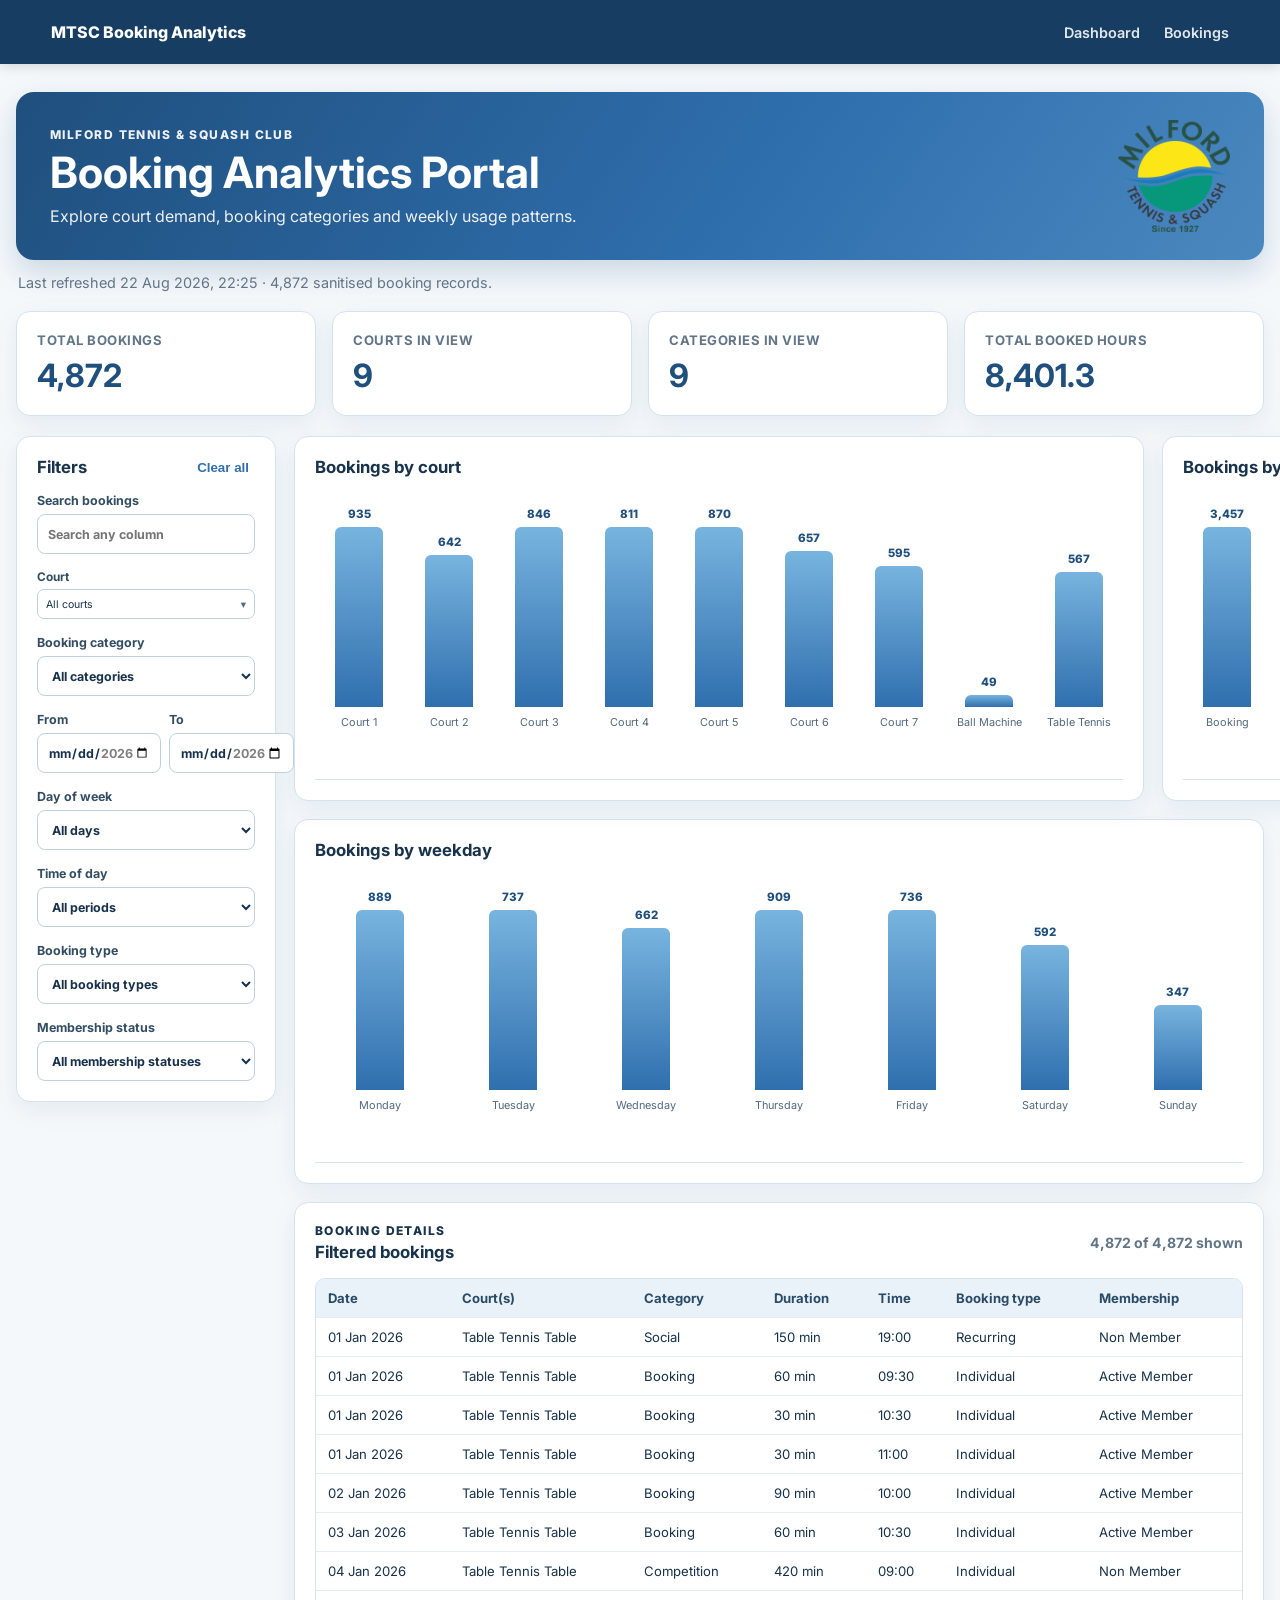
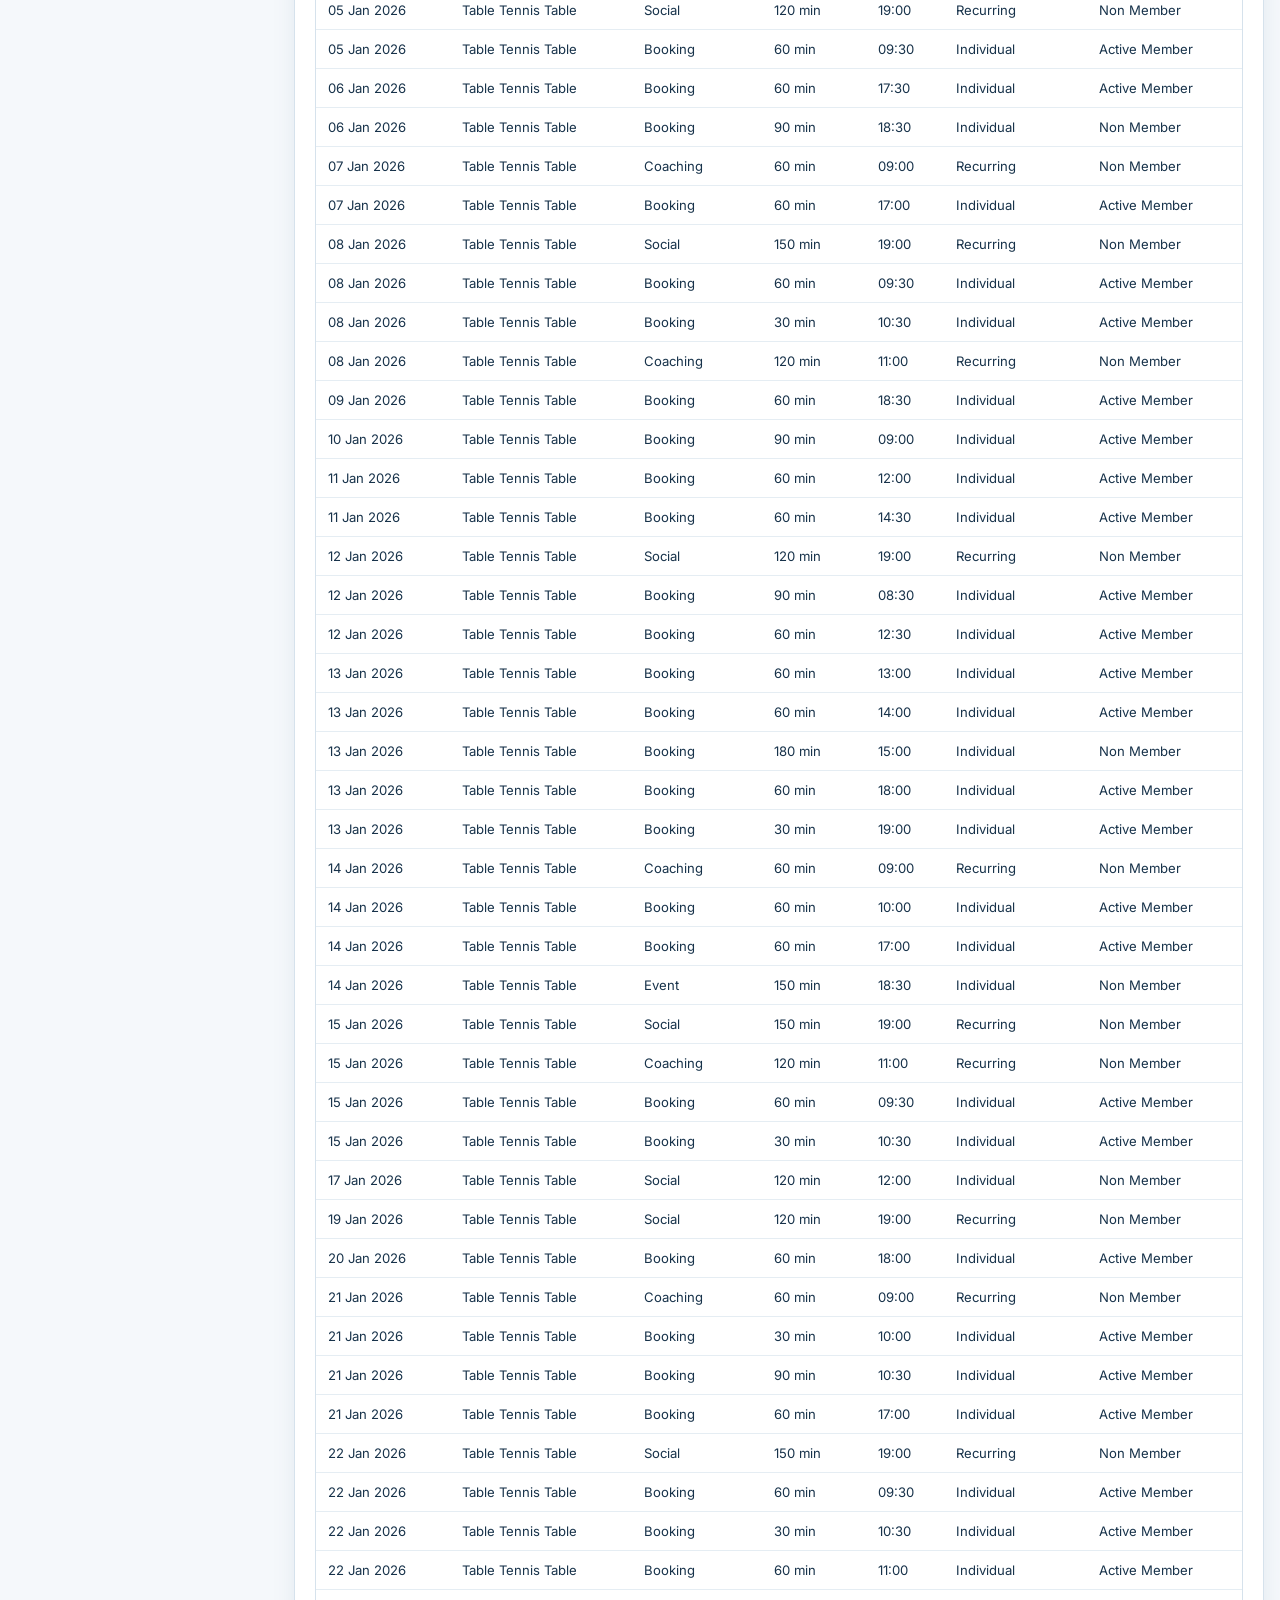
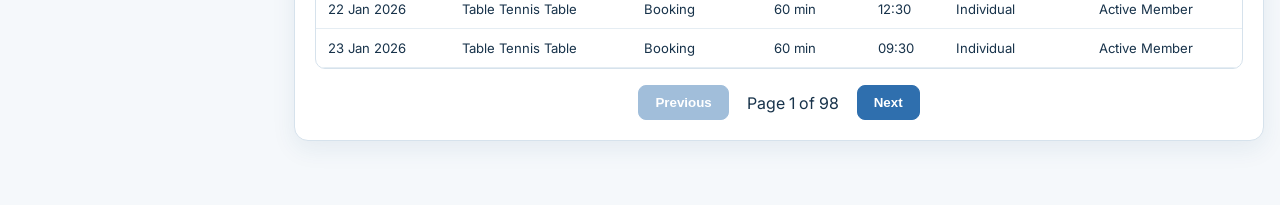
==== commit ef35deb9: "drop down filter fixed" ====
--- a/index.html
+++ b/index.html
@@ -7,7 +7,7 @@
   <link rel="preconnect" href="https://fonts.googleapis.com">
   <link rel="preconnect" href="https://fonts.gstatic.com" crossorigin>
   <link href="https://fonts.googleapis.com/css2?family=Inter:wght@400;500;600;700;800&display=swap" rel="stylesheet">
-  <link rel="stylesheet" href="styles.css?v=2">
+  <link rel="stylesheet" href="styles.css?v=3">
   <script defer src="app.js?v=2"></script>
 </head>
 <body>
--- a/styles.css
+++ b/styles.css
@@ -1,3 +1,3 @@
 :root{--blue:#2f6fae;--blue-dark:#1f4f7d;--blue-soft:#eaf2f9;--ink:#17324a;--muted:#617587;--border:#d6e2ec;--surface:#fff;--bg:#f5f8fb;--shadow:0 8px 24px rgba(28,73,109,.08)}
-.court-filter{margin-top:16px}.filter-label{display:block;color:#334e63;font-size:.74rem;font-weight:700}.multi-select{position:relative;margin-top:5px}.multi-select summary{display:flex;align-items:center;justify-content:space-between;width:100%;height:32px;padding:0 8px;border:1px solid #bfd0de;border-radius:7px;background:#fff;color:var(--ink);font-size:.68rem;font-weight:400;cursor:pointer;list-style:none}.multi-select summary::-webkit-details-marker{display:none}.multi-select summary::after{content:"▾";color:#526a7d}.multi-select[open] summary::after{content:"▴"}.multi-select-options{position:absolute;z-index:20;top:36px;left:0;width:100%;max-height:220px;padding:5px;border:1px solid #bfd0de;border-radius:7px;background:#fff;box-shadow:0 10px 24px rgba(31,79,125,.18);overflow-y:auto}.multi-select-options label{display:flex;align-items:center;gap:6px;margin:0;padding:5px 6px;border-radius:5px;font-size:.68rem;font-weight:500;cursor:pointer}.multi-select-options label:hover{background:var(--blue-soft)}.multi-select-options input{display:inline-block;width:13px;height:13px;margin:0;padding:0}
+.court-filter{margin-top:16px}.filter-label{display:block;color:#334e63;font-size:.74rem;font-weight:700}.multi-select{position:relative;margin-top:5px}.filters .multi-select summary{display:flex;align-items:center;justify-content:space-between;width:100%;height:30px;padding:0 8px;border:1px solid #bfd0de;border-radius:7px;background:#fff;color:var(--ink);font-size:.66rem;font-weight:400;cursor:pointer;list-style:none}.multi-select summary::-webkit-details-marker{display:none}.multi-select summary::after{content:"▾";color:#526a7d}.multi-select[open] summary::after{content:"▴"}.multi-select-options{position:absolute;z-index:20;top:34px;left:0;width:100%;max-height:190px;padding:4px;border:1px solid #bfd0de;border-radius:7px;background:#fff;box-shadow:0 10px 24px rgba(31,79,125,.18);overflow-y:auto}.filters .multi-select-options label{display:flex;align-items:center;gap:5px;margin:0;padding:4px 5px;border-radius:5px;font-size:.65rem;font-weight:500;cursor:pointer}.multi-select-options label:hover{background:var(--blue-soft)}.filters .multi-select-options input{display:inline-block;width:12px;height:12px;margin:0;padding:0}
 *{box-sizing:border-box}html{scroll-behavior:smooth}body{margin:0;background:var(--bg);color:var(--ink);font-family:Inter,system-ui,sans-serif}.app-header{position:sticky;top:0;z-index:10;display:flex;align-items:center;justify-content:space-between;min-height:64px;padding:0 clamp(18px,4vw,60px);background:#173e62;color:#fff;box-shadow:0 2px 12px rgba(0,0,0,.15)}.brand,.app-header a{color:#fff;text-decoration:none;font-weight:800}.app-header nav{display:flex;gap:24px}.app-header nav a{font-size:.9rem;font-weight:600;opacity:.88}main{width:min(1480px,calc(100% - 32px));margin:28px auto 64px}.hero{display:flex;align-items:center;justify-content:space-between;gap:24px;padding:28px 34px;border-radius:18px;background:linear-gradient(125deg,#1f4f7d,#2f6fae 60%,#4b88bf);color:#fff;box-shadow:0 12px 30px rgba(31,79,125,.2)}.hero h1{margin:4px 0 8px;font-size:clamp(1.8rem,4vw,2.7rem)}.hero p{margin:0;opacity:.92}.hero img{width:112px;max-height:112px;object-fit:contain}.eyebrow{margin:0;text-transform:uppercase;letter-spacing:.12em;font-size:.75rem;font-weight:800}.status{margin:14px 2px;color:var(--muted);font-size:.9rem}.card{background:var(--surface);border:1px solid var(--border);border-radius:14px;box-shadow:var(--shadow)}.kpi-grid{display:grid;grid-template-columns:repeat(4,1fr);gap:16px;margin:20px 0}.kpi{padding:20px}.kpi span{display:block;color:var(--muted);font-size:.82rem;font-weight:700;text-transform:uppercase;letter-spacing:.04em}.kpi strong{display:block;margin-top:8px;color:var(--blue-dark);font-size:2rem}.portal-layout{display:grid;grid-template-columns:260px minmax(0,1fr);gap:18px;align-items:start}.filters{position:sticky;top:82px;padding:20px}.filter-title-row,.section-head{display:flex;justify-content:space-between;align-items:center;gap:12px}.filters h2,.chart-card h2,.bookings-panel h2,.publisher-card h2{margin:0;font-size:1.05rem}.filters label{display:block;margin-top:16px;color:#334e63;font-size:.78rem;font-weight:700}.filters input,.filters select{display:block;width:100%;height:40px;margin-top:6px;padding:0 10px;border:1px solid #bfd0de;border-radius:8px;background:#fff;color:var(--ink);font:inherit}.date-pair{display:grid;grid-template-columns:1fr 1fr;gap:8px}.text-button{border:0;background:none;color:var(--blue);font-weight:700;cursor:pointer}.dashboard-content{min-width:0}.chart-grid{display:grid;grid-template-columns:1fr 1fr;gap:18px}.chart-card{min-height:360px;padding:20px}.weekday-card{margin-top:18px}.bar-chart{display:flex;align-items:flex-end;gap:10px;height:285px;margin-top:18px;padding:12px 4px 50px;border-bottom:1px solid var(--border);overflow-x:auto}.bar-item{display:flex;flex:1 0 46px;min-width:46px;height:100%;flex-direction:column;justify-content:flex-end;align-items:center}.bar-value{margin-bottom:6px;color:var(--blue-dark);font-size:.72rem;font-weight:800}.bar{width:min(48px,80%);min-height:2px;border-radius:6px 6px 0 0;background:linear-gradient(#78b4df,#2f6fae)}.bar-label{width:80px;margin-top:8px;color:#526a7d;font-size:.68rem;text-align:center;overflow-wrap:anywhere}.empty-chart{margin:auto;color:var(--muted)}.bookings-panel{margin-top:18px;padding:20px}.section-head h2{margin-top:4px}.section-head>span{color:var(--muted);font-size:.88rem;font-weight:700}.table-wrap{margin-top:16px;overflow:auto;border:1px solid var(--border);border-radius:10px}table{width:100%;border-collapse:collapse;font-size:.82rem}th{position:sticky;top:0;background:var(--blue-soft);color:#294b66;text-align:left}th,td{padding:11px 12px;border-bottom:1px solid #e5edf3;white-space:nowrap}tbody tr:hover{background:#f5f9fc}.pagination{display:flex;align-items:center;justify-content:center;gap:18px;margin-top:16px}.pagination button,.primary-button{padding:9px 16px;border:1px solid var(--blue);border-radius:8px;background:var(--blue);color:#fff;font-weight:700;cursor:pointer}.pagination button:disabled,.primary-button:disabled{opacity:.45;cursor:not-allowed}.publisher-main{max-width:900px}.compact-hero{padding:22px 28px}.compact-hero img{width:90px}.publisher-card{margin-top:20px;padding:28px}.publisher-card h2:not(:first-child){margin-top:30px}.file-drop{display:flex;flex-direction:column;gap:10px;margin-top:16px;padding:28px;border:2px dashed #a8c4d9;border-radius:12px;background:var(--blue-soft);font-weight:700}.publisher-summary{margin:16px 0;padding:14px;border-radius:9px;background:#edf8f0;color:#24573a}.muted{color:var(--muted);font-size:.88rem}code{padding:2px 5px;border-radius:4px;background:#e8eef3}@media(max-width:1000px){.kpi-grid{grid-template-columns:repeat(2,1fr)}.portal-layout{grid-template-columns:1fr}.filters{position:static}.chart-grid{grid-template-columns:1fr}}@media(max-width:600px){main{width:min(100% - 20px,1480px);margin-top:14px}.app-header{padding:0 14px}.app-header nav{gap:12px}.hero{padding:22px}.hero img{width:78px}.kpi-grid{grid-template-columns:1fr 1fr;gap:10px}.kpi{padding:15px}.kpi strong{font-size:1.55rem}.chart-card{padding:14px}.date-pair{grid-template-columns:1fr}.app-header nav a:first-child{display:none}}
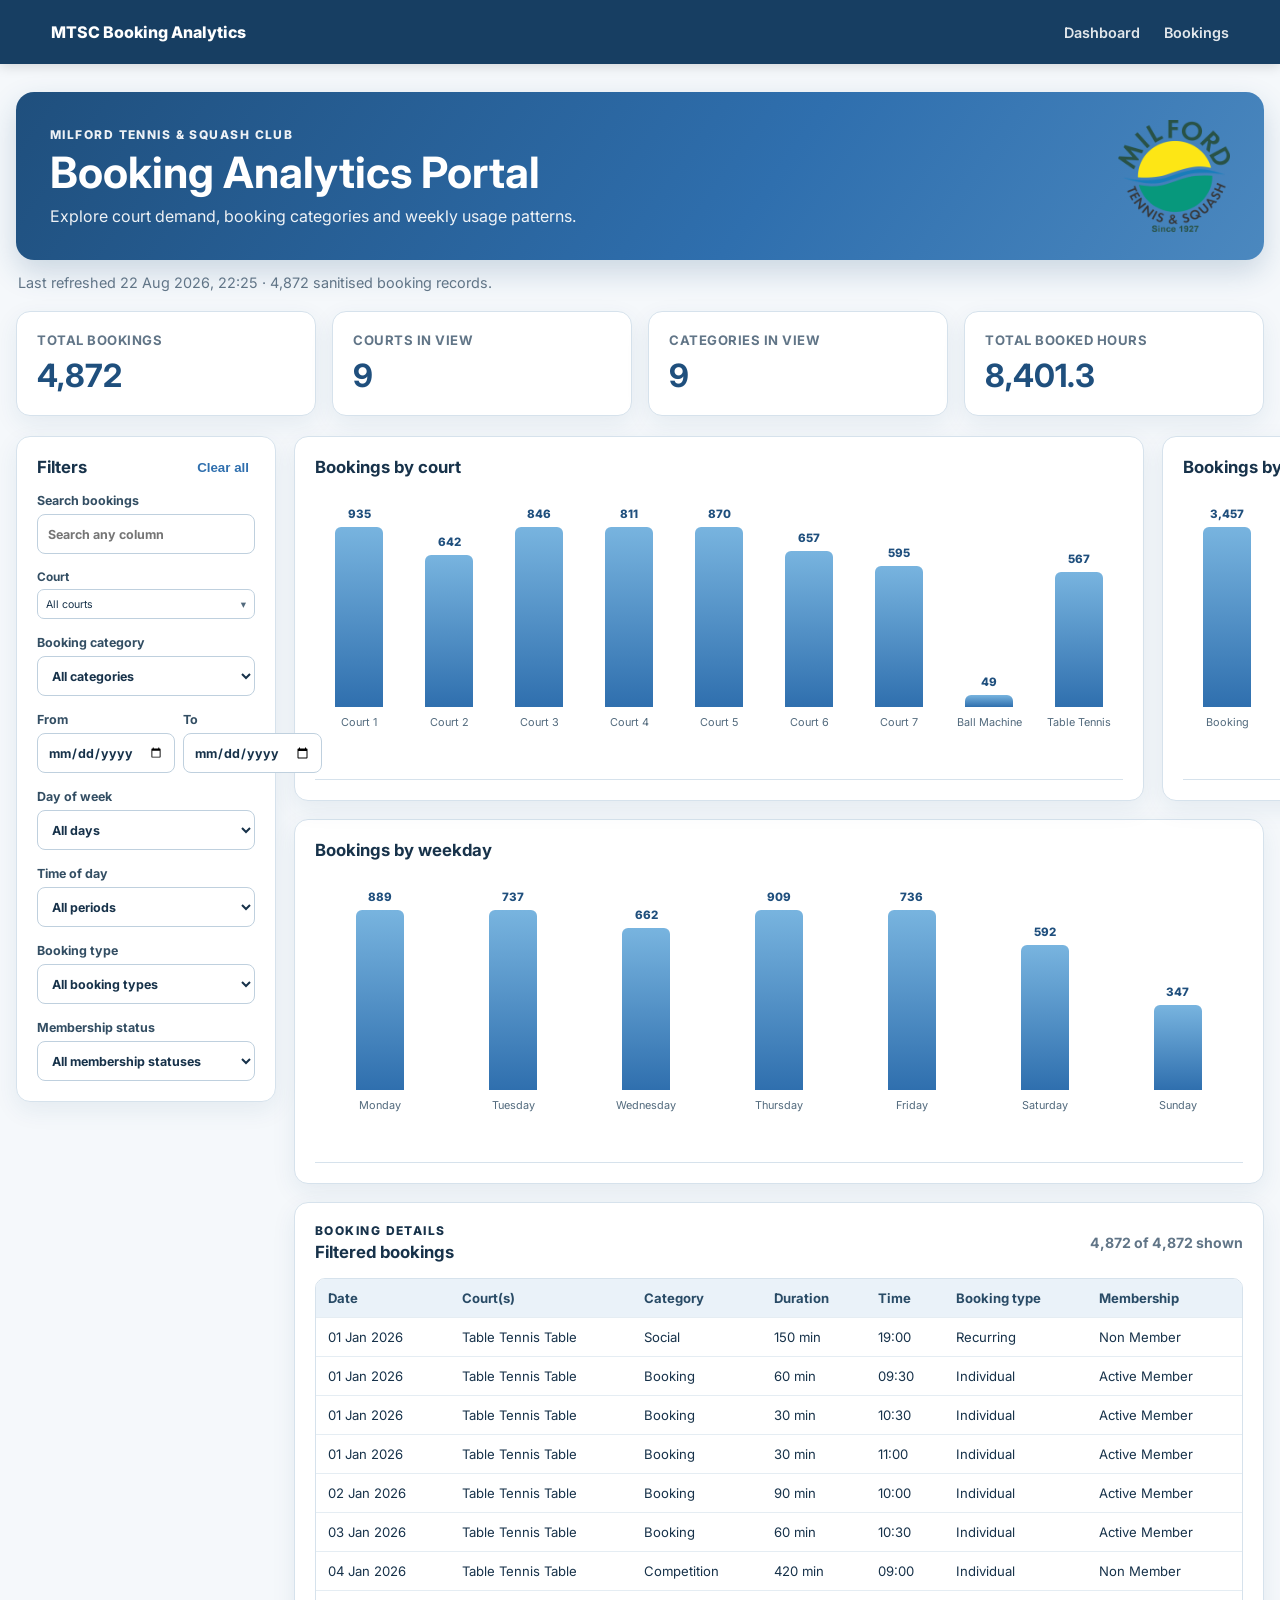
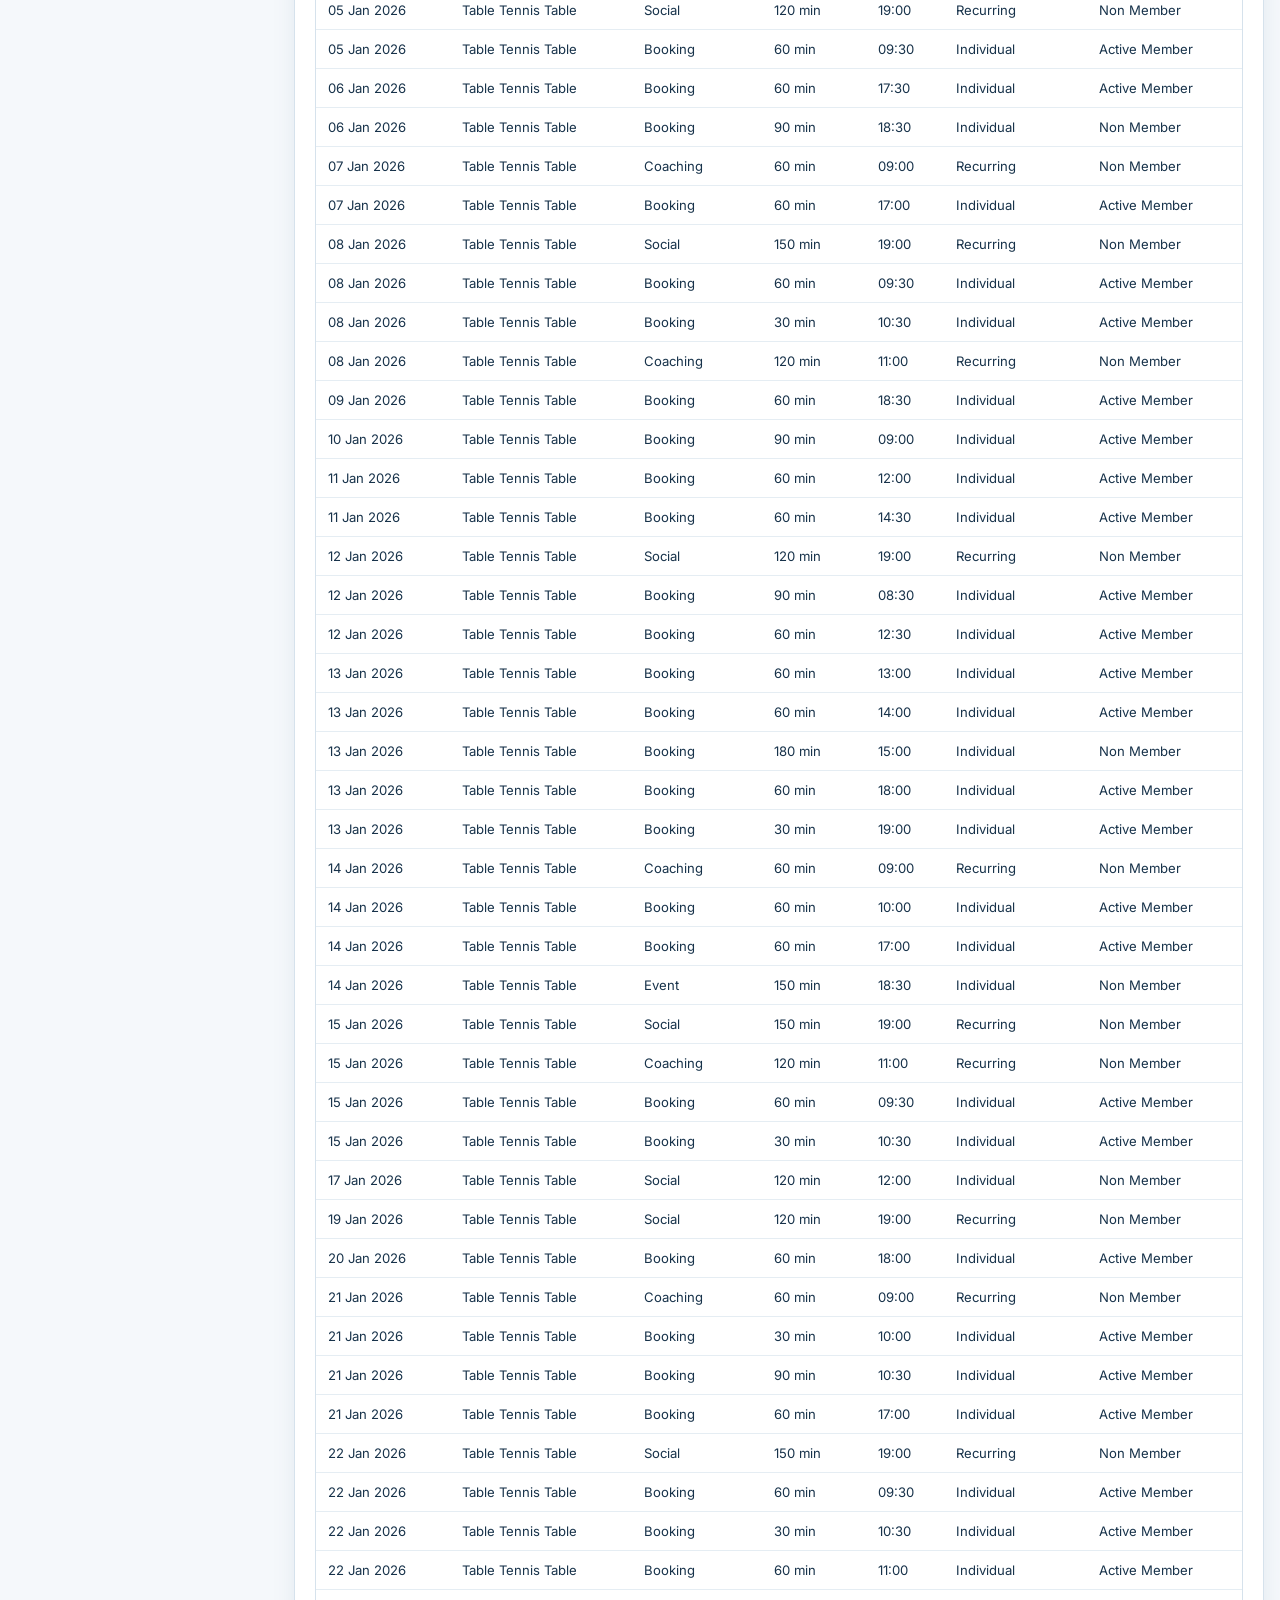
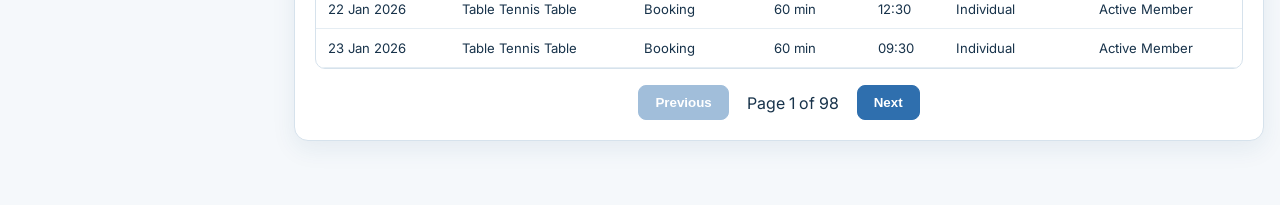
==== commit ba9df133: "mulitple filter problem fixed" ====
--- a/index.html
+++ b/index.html
@@ -8,7 +8,7 @@
   <link rel="preconnect" href="https://fonts.gstatic.com" crossorigin>
   <link href="https://fonts.googleapis.com/css2?family=Inter:wght@400;500;600;700;800&display=swap" rel="stylesheet">
   <link rel="stylesheet" href="styles.css?v=3">
-  <script defer src="app.js?v=2"></script>
+  <script defer src="app.js?v=4"></script>
 </head>
 <body>
   <header class="app-header">
